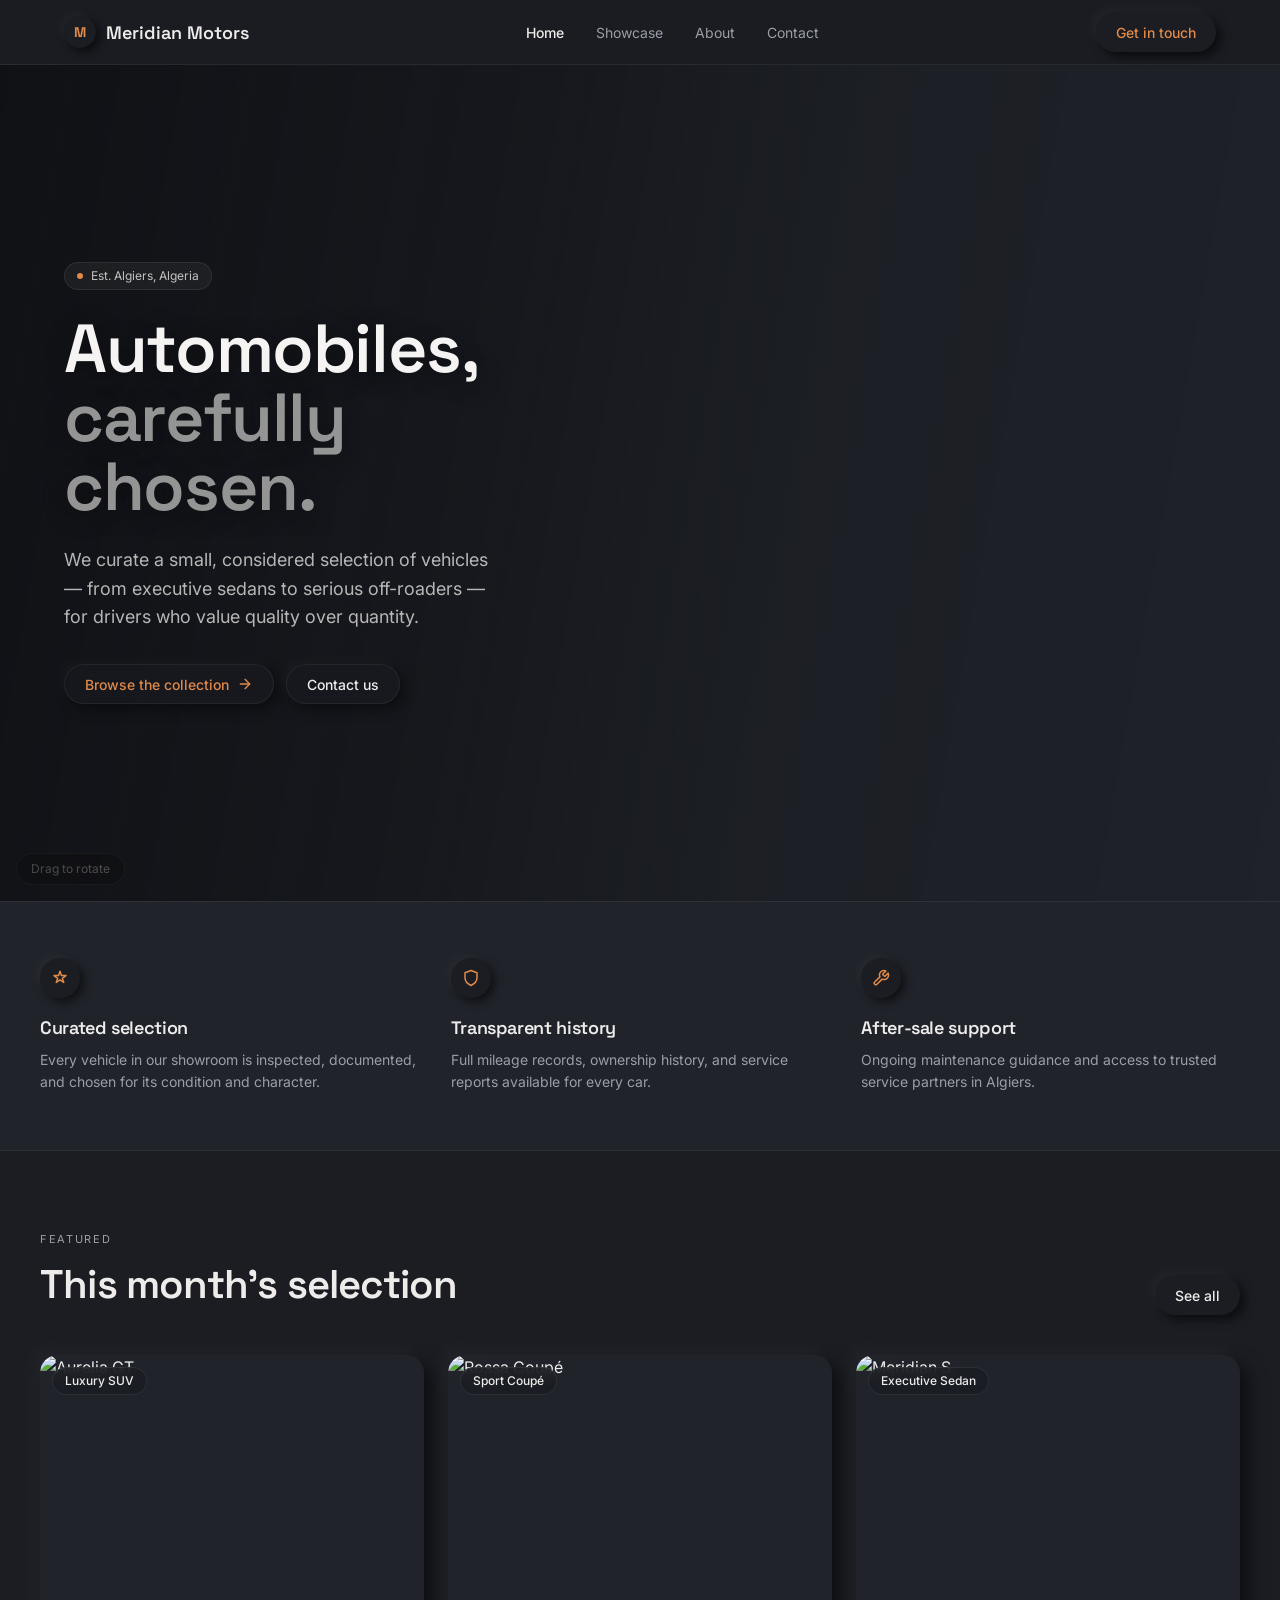
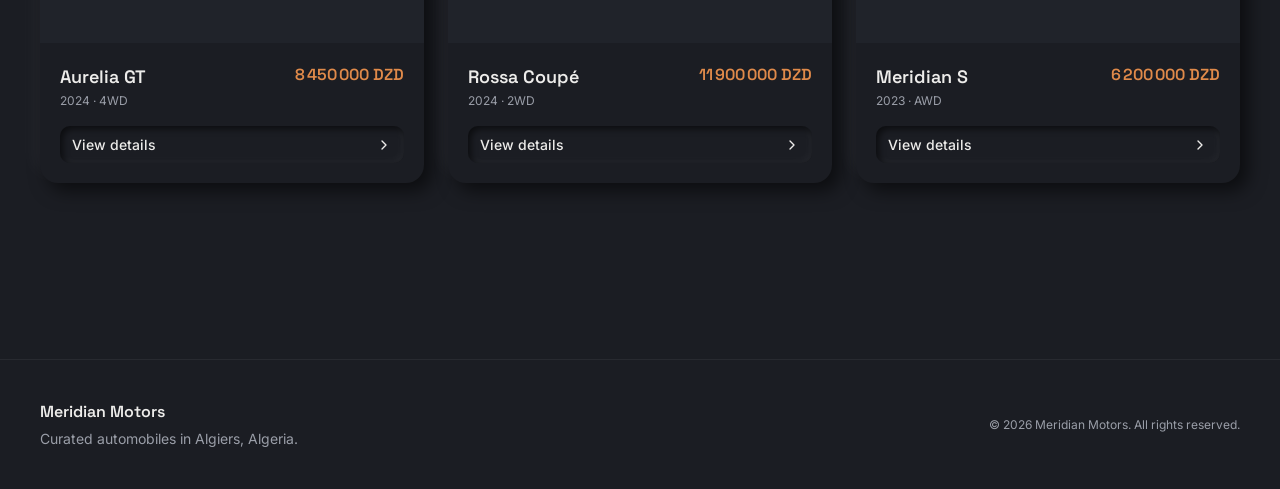
==== index.html @ 52f6f158 "Initial commit: dark neumorphic Meridian Motors site" ====
<!DOCTYPE html>
<html lang="en">
<head>
  <meta charset="UTF-8" />
  <meta name="viewport" content="width=device-width, initial-scale=1" />
  <title>Meridian Motors — Curated automobiles in Algeria</title>
  <meta name="description" content="Meridian Motors offers a hand-picked selection of luxury, sport, and utility vehicles across Algeria." />
  <link rel="preconnect" href="https://fonts.googleapis.com" />
  <link rel="preconnect" href="https://fonts.gstatic.com" crossorigin />
  <link rel="stylesheet" href="https://fonts.googleapis.com/css2?family=Inter:wght@400;500;600&family=Space+Grotesk:wght@500;600;700&display=swap" />
  <link rel="stylesheet" href="styles.css" />
</head>
<body>

  <!-- ============ Header ============ -->
  <header class="site-header">
    <div class="container header-inner">
      <a href="index.html" class="brand">
        <div class="brand-mark">M</div>
        <span class="brand-name">Meridian Motors</span>
      </a>
      <nav class="nav">
        <a href="index.html" class="active">Home</a>
        <a href="showcase.html">Showcase</a>
        <a href="about.html">About</a>
        <a href="contact.html">Contact</a>
      </nav>
      <a href="contact.html" class="btn btn-primary btn-cta">Get in touch</a>
      <button class="menu-toggle" aria-label="Toggle menu">
        <svg width="20" height="20" viewBox="0 0 24 24" fill="none" stroke="currentColor" stroke-width="2" stroke-linecap="round" stroke-linejoin="round"><line x1="3" y1="12" x2="21" y2="12"/><line x1="3" y1="6" x2="21" y2="6"/><line x1="3" y1="18" x2="21" y2="18"/></svg>
      </button>
    </div>
    <div class="mobile-nav">
      <nav>
        <a href="index.html" class="active">Home</a>
        <a href="showcase.html">Showcase</a>
        <a href="about.html">About</a>
        <a href="contact.html">Contact</a>
      </nav>
    </div>
  </header>

  <main>
    <!-- Hero -->
    <section class="hero">
      <div class="hero-visual">
        <div class="frame frame-3d" id="hero-3d">
          <canvas id="hero-3d-canvas"></canvas>
          <div class="hero-3d-hint">Drag to rotate</div>
        </div>
      </div>
      <div class="hero-overlay"></div>
      <div class="hero-grid">
        <div class="hero-copy">
          <span class="eyebrow"><span class="dot"></span>Est. Algiers, Algeria</span>
          <h1>Automobiles,<br><span class="muted">carefully chosen.</span></h1>
          <p>We curate a small, considered selection of vehicles — from executive sedans to serious off-roaders — for drivers who value quality over quantity.</p>
          <div class="hero-cta">
            <a href="showcase.html" class="btn btn-primary">Browse the collection
              <svg width="16" height="16" viewBox="0 0 24 24" fill="none" stroke="currentColor" stroke-width="2" stroke-linecap="round" stroke-linejoin="round"><line x1="5" y1="12" x2="19" y2="12"/><polyline points="12 5 19 12 12 19"/></svg>
            </a>
            <a href="contact.html" class="btn btn-outline">Contact us</a>
          </div>
        </div>
      </div>
    </section>

    <!-- Value props -->
    <section class="bar">
      <div class="container bar-grid">
        <div class="value">
          <div class="value-icon">
            <svg width="18" height="18" viewBox="0 0 24 24" fill="none" stroke="currentColor" stroke-width="2" stroke-linecap="round" stroke-linejoin="round"><path d="M12 3l1.9 5.8H20l-4.9 3.6L17 18l-5-3.6L7 18l1.9-5.6L4 8.8h6.1L12 3z"/></svg>
          </div>
          <h3>Curated selection</h3>
          <p>Every vehicle in our showroom is inspected, documented, and chosen for its condition and character.</p>
        </div>
        <div class="value">
          <div class="value-icon">
            <svg width="18" height="18" viewBox="0 0 24 24" fill="none" stroke="currentColor" stroke-width="2" stroke-linecap="round" stroke-linejoin="round"><path d="M12 22s8-4 8-10V5l-8-3-8 3v7c0 6 8 10 8 10z"/></svg>
          </div>
          <h3>Transparent history</h3>
          <p>Full mileage records, ownership history, and service reports available for every car.</p>
        </div>
        <div class="value">
          <div class="value-icon">
            <svg width="18" height="18" viewBox="0 0 24 24" fill="none" stroke="currentColor" stroke-width="2" stroke-linecap="round" stroke-linejoin="round"><path d="M14.7 6.3a1 1 0 0 0 0 1.4l1.6 1.6a1 1 0 0 0 1.4 0l3.77-3.77a6 6 0 0 1-7.94 7.94l-6.91 6.91a2.12 2.12 0 0 1-3-3l6.91-6.91a6 6 0 0 1 7.94-7.94l-3.76 3.76z"/></svg>
          </div>
          <h3>After-sale support</h3>
          <p>Ongoing maintenance guidance and access to trusted service partners in Algiers.</p>
        </div>
      </div>
    </section>

    <!-- Featured -->
    <section class="section container">
      <div class="section-head">
        <div>
          <div class="section-eyebrow">Featured</div>
          <h2 class="section-title">This month's selection</h2>
        </div>
        <a href="showcase.html" class="btn btn-outline">See all</a>
      </div>
      <div id="featured-cards" class="cards"></div>
    </section>
  </main>

  <!-- Footer -->
  <footer class="site-footer">
    <div class="container footer-inner">
      <div>
        <div class="footer-brand-name">Meridian Motors</div>
        <div class="footer-tag">Curated automobiles in Algiers, Algeria.</div>
      </div>
      <div class="footer-copy">© <span id="year"></span> Meridian Motors. All rights reserved.</div>
    </div>
  </footer>

  <!-- Modal -->
  <div class="modal-backdrop" id="modal-backdrop" role="dialog" aria-modal="true">
    <div class="modal">
      <button class="modal-close" data-close aria-label="Close">
        <svg width="20" height="20" viewBox="0 0 24 24" fill="none" stroke="currentColor" stroke-width="2" stroke-linecap="round" stroke-linejoin="round"><line x1="18" y1="6" x2="6" y2="18"/><line x1="6" y1="6" x2="18" y2="18"/></svg>
      </button>
      <div id="modal-content"></div>
    </div>
  </div>

  <script>document.getElementById("year").textContent = new Date().getFullYear();</script>
  <script src="script.js"></script>
  <script src="https://cdnjs.cloudflare.com/ajax/libs/three.js/r128/three.min.js"></script>
  <script src="https://cdn.jsdelivr.net/npm/three@0.128.0/examples/js/loaders/DRACOLoader.js"></script>
  <script src="https://cdn.jsdelivr.net/npm/three@0.128.0/examples/js/loaders/GLTFLoader.js"></script>
  <script src="hero-car-3d.js"></script>
  <script>
    if ("serviceWorker" in navigator) {
      window.addEventListener("load", () => {
        navigator.serviceWorker.register("sw.js").catch(() => {});
      });
    }
  </script>
</body>
</html>
---- styles.css ----
/* Meridian Motors — static site styles (dark neumorphic theme) */
:root {
  /* Core surface — neumorphism needs one base tone that highlights/shadows push against */
  --bg: #1b1d23;
  --bg-rgb: 27, 29, 35;
  --fg: #edecea;
  --muted-bg: #20232a;
  --muted-fg: #9a9ea8;
  --card: #1e2128;
  --border: rgba(255, 255, 255, 0.06);
  --primary: #edecea;
  --primary-fg: #16171b;
  --accent: #e08a4a;
  --accent-rgb: 224, 138, 74;
  --radius: 16px;

  /* Neumorphic light/dark shadow pair, cast on --bg */
  --ne-dark: rgba(0, 0, 0, 0.55);
  --ne-light: rgba(255, 255, 255, 0.035);

  --shadow: 0 24px 60px -20px rgba(0, 0, 0, 0.6);
  --font-display: "Space Grotesk", ui-sans-serif, system-ui, sans-serif;
  --font-sans: "Inter", ui-sans-serif, system-ui, sans-serif;
}

* { box-sizing: border-box; margin: 0; padding: 0; }
html { scroll-behavior: smooth; }
body {
  font-family: var(--font-sans);
  background: var(--bg);
  color: var(--fg);
  -webkit-font-smoothing: antialiased;
  line-height: 1.5;
}
h1, h2, h3, h4 {
  font-family: var(--font-display);
  letter-spacing: -0.02em;
  font-weight: 600;
}
a { color: inherit; text-decoration: none; }
img { max-width: 100%; display: block; }
button { font: inherit; cursor: pointer; border: none; background: none; color: inherit; }

.container { max-width: 1200px; margin: 0 auto; padding: 0 24px; }

/* ============ Header ============ */
.site-header {
  position: sticky; top: 0; z-index: 40;
  background: rgba(27, 29, 35, 0.85);
  backdrop-filter: blur(12px);
  border-bottom: 1px solid var(--border);
}
.header-inner {
  display: flex; align-items: center; justify-content: space-between;
  height: 64px;
}
.brand { display: flex; align-items: center; gap: 10px; }
.brand-mark {
  height: 32px; width: 32px; border-radius: 999px;
  background: var(--bg); color: var(--accent);
  display: grid; place-items: center;
  font-family: var(--font-display); font-weight: 700; font-size: 14px;
  box-shadow: 4px 4px 8px var(--ne-dark), -4px -4px 8px var(--ne-light);
}
.brand-name { font-family: var(--font-display); font-weight: 600; font-size: 18px; }

.nav { display: none; align-items: center; gap: 32px; }
.nav a { font-size: 14px; color: var(--muted-fg); transition: color .2s; }
.nav a:hover, .nav a.active { color: var(--fg); font-weight: 500; }

.btn {
  display: inline-flex; align-items: center; gap: 8px;
  height: 40px; padding: 0 20px;
  border-radius: 999px; font-size: 14px; font-weight: 500;
  background: var(--bg);
  box-shadow: 5px 5px 10px var(--ne-dark), -5px -5px 10px var(--ne-light);
  transition: box-shadow .2s, color .2s, transform .15s;
}
.btn:active { box-shadow: inset 4px 4px 8px var(--ne-dark), inset -4px -4px 8px var(--ne-light); transform: translateY(1px); }
.btn-primary { color: var(--accent); }
.btn-primary:hover { color: #f0a56f; }
.btn-outline { color: var(--fg); }
.btn-outline:hover { color: var(--accent); }
.btn-cta { display: none; }

.menu-toggle {
  padding: 8px; margin-right: -8px;
  display: grid; place-items: center;
  border-radius: 10px;
  transition: box-shadow .2s;
}
.menu-toggle:active { box-shadow: inset 3px 3px 6px var(--ne-dark), inset -3px -3px 6px var(--ne-light); }
.mobile-nav {
  display: none;
  border-top: 1px solid var(--border);
  background: var(--bg);
}
.mobile-nav.open { display: block; }
.mobile-nav nav {
  display: flex; flex-direction: column;
  padding: 12px 24px;
  max-width: 1200px; margin: 0 auto;
}
.mobile-nav a { padding: 10px 0; font-size: 14px; color: var(--muted-fg); }
.mobile-nav a.active { color: var(--fg); font-weight: 500; }

@media (min-width: 768px) {
  .nav { display: flex; }
  .btn-cta { display: inline-flex; }
  .menu-toggle { display: none; }
}

/* ============ Hero — full-bleed 3D background with copy overlaid ============ */
.hero {
  position: relative;
  min-height: calc(100vh - 64px);
  overflow: hidden;
  display: flex;
  align-items: center;
}

/* 3D scene fills the entire hero as a background layer */
.hero-visual {
  position: absolute;
  inset: 0;
  z-index: 0;
}
.hero-visual .frame {
  width: 100%; height: 100%;
  border-radius: 0; overflow: hidden;
  background: var(--muted-bg);
}

/* Low-opacity scrim between the 3D scene and the text, for legibility */
.hero-overlay {
  position: absolute;
  inset: 0;
  z-index: 1;
  background: linear-gradient(
    100deg,
    rgba(10, 11, 14, 0.72) 0%,
    rgba(10, 11, 14, 0.45) 38%,
    rgba(10, 11, 14, 0.15) 62%,
    rgba(10, 11, 14, 0.05) 100%
  );
  pointer-events: none;
}

.hero-grid {
  position: relative;
  z-index: 2;
  width: 100%;
}
.hero-copy {
  display: flex; flex-direction: column; justify-content: center;
  padding: 64px 24px;
}
@media (min-width: 900px) {
  .hero-copy { padding: 64px clamp(24px, calc((100vw - 1200px) / 2 + 24px), 96px); max-width: 640px; }
}
.eyebrow {
  display: inline-flex; align-items: center; gap: 8px;
  background: rgba(255, 255, 255, 0.05);
  border: 1px solid rgba(255, 255, 255, 0.08);
  backdrop-filter: blur(6px);
  border-radius: 999px; padding: 4px 12px;
  font-size: 12px; color: rgba(237, 236, 234, 0.8);
  width: fit-content;
}
.eyebrow .dot { height: 6px; width: 6px; border-radius: 999px; background: var(--accent); }

.hero h1 {
  margin-top: 24px;
  font-size: clamp(40px, 5.4vw, 68px);
  line-height: 1.02;
  color: #f5f4f2;
  text-shadow: 0 4px 24px rgba(0, 0, 0, 0.35);
}
.hero h1 .muted { color: rgba(237, 236, 234, 0.6); }
.hero p {
  margin-top: 24px; max-width: 440px;
  font-size: 18px; color: rgba(237, 236, 234, 0.75); line-height: 1.6;
}
.hero-cta { margin-top: 32px; display: flex; flex-wrap: wrap; gap: 12px; }
.hero .btn {
  background: rgba(27, 29, 35, 0.55);
  backdrop-filter: blur(10px);
  box-shadow: 5px 5px 14px rgba(0, 0, 0, 0.45), -5px -5px 14px rgba(255, 255, 255, 0.03);
  border: 1px solid rgba(255, 255, 255, 0.06);
}

.frame-3d {
  position: relative;
  background: radial-gradient(ellipse at 50% 30%, #14161a 0%, #08090b 75%);
  cursor: grab;
}
.frame-3d:active { cursor: grabbing; }
.frame-3d canvas { width: 100%; height: 100%; display: block; touch-action: none; }
.hero-3d-hint {
  position: absolute; left: 16px; bottom: 16px;
  z-index: 2;
  background: rgba(20, 19, 17, 0.55); backdrop-filter: blur(6px);
  border: 1px solid rgba(255, 255, 255, 0.12); border-radius: 999px;
  padding: 6px 14px; font-size: 12px; color: rgba(250, 248, 243, 0.75);
  pointer-events: none; opacity: 0.9;
  transition: opacity .3s;
}
.frame-3d canvas { opacity: 0; transition: opacity .5s ease; }
.frame-3d.is-ready canvas { opacity: 1; }
.frame-3d.is-loading .hero-3d-hint,
.frame-3d.is-error .hero-3d-hint { opacity: 0; }

.frame-3d::before {
  content: "Loading 3D model… " attr(data-pct);
  position: absolute; inset: 0; z-index: 2;
  display: none; align-items: center; justify-content: center;
  font-size: 13px; color: rgba(250, 248, 243, 0.6);
}
.frame-3d.is-loading::before { display: flex; }
.frame-3d.is-error::before {
  content: "Couldn't load the 3D view.";
  display: flex;
}
.hero-card {
  position: absolute; left: -16px; bottom: -24px;
  background: var(--bg); border: none;
  border-radius: 16px; padding: 16px; width: 220px;
  box-shadow: 7px 7px 16px var(--ne-dark), -7px -7px 16px var(--ne-light);
}
.hero-card .label { font-size: 12px; color: var(--muted-fg); }
.hero-card .title { font-family: var(--font-display); font-weight: 600; margin-top: 4px; }
.hero-card .sub { font-size: 12px; color: var(--muted-fg); margin-top: 2px; }

/* ============ Sections ============ */
.section { padding: 80px 0; }
.section-head {
  display: flex; align-items: flex-end; justify-content: space-between;
  gap: 24px; margin-bottom: 40px; flex-wrap: wrap;
}
.section-eyebrow {
  font-size: 11px; text-transform: uppercase; letter-spacing: 0.15em;
  color: var(--muted-fg);
}
.section-title { font-size: clamp(28px, 4vw, 40px); margin-top: 8px; }

.bar {
  border-top: 1px solid var(--border); border-bottom: 1px solid var(--border);
  background: var(--muted-bg);
}
.bar-grid {
  display: grid; gap: 32px; padding: 56px 0;
}
@media (min-width: 768px) { .bar-grid { grid-template-columns: repeat(3, 1fr); } }
.value-icon {
  height: 40px; width: 40px; border-radius: 999px;
  background: var(--bg); border: none;
  box-shadow: 4px 4px 8px var(--ne-dark), -4px -4px 8px var(--ne-light);
  display: grid; place-items: center; color: var(--accent);
}
.value h3 { font-size: 18px; margin-top: 16px; }
.value p { margin-top: 8px; font-size: 14px; color: var(--muted-fg); line-height: 1.6; }

/* ============ Cards ============ */
.cards {
  display: grid; gap: 24px;
  grid-template-columns: 1fr;
}
@media (min-width: 640px) { .cards { grid-template-columns: repeat(2, 1fr); } }
@media (min-width: 1000px) { .cards { grid-template-columns: repeat(3, 1fr); } }

.card {
  background: var(--bg); border: none;
  border-radius: 18px; overflow: hidden;
  box-shadow: 8px 8px 18px var(--ne-dark), -8px -8px 18px var(--ne-light);
  transition: transform .3s, box-shadow .3s;
  cursor: pointer;
  display: flex; flex-direction: column;
}
.card:hover { transform: translateY(-3px); box-shadow: 10px 10px 24px var(--ne-dark), -10px -10px 24px var(--ne-light); }
.card-media {
  aspect-ratio: 4/3; overflow: hidden; background: var(--muted-bg);
  position: relative;
}
.card-media img {
  width: 100%; height: 100%; object-fit: cover;
  transition: transform .6s;
}
.card:hover .card-media img { transform: scale(1.05); }
.tag {
  position: absolute; top: 12px; left: 12px;
  background: rgba(27, 29, 35, 0.85); backdrop-filter: blur(6px);
  border: 1px solid rgba(255, 255, 255, 0.08);
  border-radius: 999px; padding: 4px 12px;
  font-size: 12px; font-weight: 500;
}
.card-body { padding: 20px; }
.card-row {
  display: flex; justify-content: space-between; align-items: flex-start; gap: 12px;
}
.card-name { font-family: var(--font-display); font-size: 18px; font-weight: 600; }
.card-sub { font-size: 12px; color: var(--muted-fg); margin-top: 2px; }
.card-price { font-family: var(--font-display); font-weight: 600; text-align: right; white-space: nowrap; color: var(--accent); }
.card-btn {
  margin-top: 16px; width: 100%;
  display: inline-flex; align-items: center; justify-content: space-between;
  border: none; border-radius: 10px;
  background: var(--bg);
  box-shadow: inset 3px 3px 6px var(--ne-dark), inset -3px -3px 6px var(--ne-light);
  padding: 8px 12px; font-size: 14px; font-weight: 500;
  transition: box-shadow .2s;
}
.card-btn:hover { box-shadow: inset 4px 4px 9px var(--ne-dark), inset -4px -4px 9px var(--ne-light); }

/* ============ Filters ============ */
.filters { display: flex; flex-wrap: wrap; gap: 8px; margin-top: 32px; }
.chip {
  border: none; background: var(--bg);
  box-shadow: 4px 4px 9px var(--ne-dark), -4px -4px 9px var(--ne-light);
  border-radius: 999px; padding: 6px 16px;
  font-size: 14px; transition: all .2s; color: var(--muted-fg);
}
.chip:hover { color: var(--fg); }
.chip.active {
  color: var(--accent);
  box-shadow: inset 3px 3px 7px var(--ne-dark), inset -3px -3px 7px var(--ne-light);
}

/* ============ Modal Overlay ============ */
.modal-backdrop {
  position: fixed; inset: 0; z-index: 100;
  background: rgba(8, 9, 11, 0.75);
  backdrop-filter: blur(4px);
  opacity: 0; pointer-events: none;
  transition: opacity .25s;
  display: grid; place-items: center;
  padding: 16px;
  overflow-y: auto;
}
.modal-backdrop.open { opacity: 1; pointer-events: auto; }
.modal {
  background: var(--bg); border-radius: 20px;
  max-width: 900px; width: 100%;
  max-height: 90vh; overflow-y: auto;
  transform: translateY(20px) scale(0.98);
  transition: transform .3s;
  position: relative;
  box-shadow: 0 30px 100px -20px rgba(0,0,0,0.7);
}
.modal-backdrop.open .modal { transform: translateY(0) scale(1); }
.modal-close {
  position: absolute; top: 16px; right: 16px; z-index: 2;
  height: 40px; width: 40px; border-radius: 999px;
  background: var(--bg);
  box-shadow: 4px 4px 10px var(--ne-dark), -4px -4px 10px var(--ne-light);
  display: grid; place-items: center;
  transition: box-shadow .2s;
}
.modal-close:active { box-shadow: inset 3px 3px 7px var(--ne-dark), inset -3px -3px 7px var(--ne-light); }
.modal-media { aspect-ratio: 16/10; overflow: hidden; background: var(--muted-bg); }
.modal-media img { width: 100%; height: 100%; object-fit: cover; }
.modal-body { padding: 28px; }
@media (min-width: 640px) { .modal-body { padding: 40px; } }
.modal-head {
  display: flex; justify-content: space-between; align-items: flex-start;
  gap: 16px; flex-wrap: wrap;
}
.modal-head h2 { font-size: clamp(24px, 4vw, 32px); }
.modal-head .sub { color: var(--muted-fg); font-size: 14px; margin-top: 4px; }
.modal-price {
  font-family: var(--font-display); font-size: 22px; font-weight: 600;
  text-align: right; color: var(--accent);
}
.modal-desc {
  margin-top: 20px; color: var(--muted-fg); line-height: 1.7; font-size: 15px;
}
.specs-grid {
  margin-top: 28px;
  display: grid; gap: 12px;
  grid-template-columns: repeat(2, 1fr);
}
@media (min-width: 640px) { .specs-grid { grid-template-columns: repeat(3, 1fr); } }
@media (min-width: 900px) { .specs-grid { grid-template-columns: repeat(4, 1fr); } }
.spec {
  display: flex; gap: 12px; align-items: flex-start;
  background: var(--bg); border-radius: 12px;
  box-shadow: inset 3px 3px 7px var(--ne-dark), inset -3px -3px 7px var(--ne-light);
  padding: 12px 14px;
}
.spec svg { color: var(--muted-fg); flex-shrink: 0; margin-top: 2px; }
.spec-label {
  font-size: 10px; text-transform: uppercase; letter-spacing: 0.1em;
  color: var(--muted-fg);
}
.spec-value { font-size: 14px; font-weight: 500; margin-top: 2px; }

body.modal-open { overflow: hidden; }

/* ============ Pages: About & Contact ============ */
.page-header { padding: 80px 0 40px; }
.page-header h1 { font-size: clamp(40px, 6vw, 72px); margin-top: 12px; line-height: 1.05; }
.prose { max-width: 720px; }
.prose p {
  margin-top: 24px; color: var(--muted-fg);
  font-size: 18px; line-height: 1.7;
}

.stats { display: grid; gap: 32px; padding: 64px 0; }
@media (min-width: 768px) { .stats { grid-template-columns: repeat(3, 1fr); } }
.stat-kpi { font-family: var(--font-display); font-weight: 600; font-size: clamp(48px, 6vw, 60px); color: var(--accent); }
.stat-label { color: var(--muted-fg); font-size: 14px; margin-top: 8px; }

.principles { display: grid; gap: 32px; margin-top: 40px; }
@media (min-width: 640px) { .principles { grid-template-columns: repeat(2, 1fr); } }
.principle { border-left: 2px solid var(--accent); padding-left: 20px; }
.principle h3 { font-size: 18px; }
.principle p { margin-top: 8px; font-size: 14px; color: var(--muted-fg); line-height: 1.6; }

.contact-grid {
  display: grid; gap: 64px; padding: 80px 0 64px;
}
@media (min-width: 900px) { .contact-grid { grid-template-columns: 1fr 1fr; } }

.info-list { margin-top: 40px; display: flex; flex-direction: column; gap: 20px; }
.info-item { display: flex; gap: 16px; align-items: flex-start; }
.info-icon {
  height: 36px; width: 36px; flex-shrink: 0;
  border-radius: 999px; background: var(--bg);
  box-shadow: 4px 4px 8px var(--ne-dark), -4px -4px 8px var(--ne-light);
  display: grid; place-items: center; color: var(--accent);
}
.info-label { font-size: 11px; text-transform: uppercase; letter-spacing: 0.1em; color: var(--muted-fg); }
.info-value { font-size: 14px; font-weight: 500; margin-top: 2px; }

.form-card {
  background: var(--bg); border: none;
  border-radius: 22px; padding: 32px;
  box-shadow: 10px 10px 22px var(--ne-dark), -10px -10px 22px var(--ne-light);
}
@media (min-width: 640px) { .form-card { padding: 40px; } }
.form-card h2 { font-size: 20px; margin-bottom: 8px; }
.field { display: block; margin-top: 16px; }
.field-label {
  font-size: 11px; text-transform: uppercase; letter-spacing: 0.1em;
  color: var(--muted-fg); font-weight: 500;
}
.field input, .field textarea {
  width: 100%; margin-top: 6px;
  border: none; background: var(--bg);
  box-shadow: inset 4px 4px 8px var(--ne-dark), inset -4px -4px 8px var(--ne-light);
  border-radius: 10px; padding: 10px 14px;
  font: inherit; font-size: 14px; color: var(--fg);
  outline: none; transition: box-shadow .15s;
}
.field textarea { resize: none; }
.field input:focus, .field textarea:focus {
  box-shadow: inset 4px 4px 8px var(--ne-dark), inset -4px -4px 8px var(--ne-light), 0 0 0 2px rgba(224, 138, 74, 0.35);
}
.field-row { display: grid; gap: 16px; margin-top: 16px; }
@media (min-width: 640px) { .field-row { grid-template-columns: 1fr 1fr; } .field-row .field { margin-top: 0; } }
.form-submit {
  margin-top: 20px; width: 100%; height: 44px;
  background: var(--bg); color: var(--accent);
  border-radius: 999px; font-weight: 500; font-size: 14px;
  box-shadow: 6px 6px 14px var(--ne-dark), -6px -6px 14px var(--ne-light);
  transition: box-shadow .2s, transform .15s;
}
.form-submit:active { box-shadow: inset 4px 4px 9px var(--ne-dark), inset -4px -4px 9px var(--ne-light); transform: translateY(1px); }
.form-success {
  min-height: 400px; display: grid; place-items: center; text-align: center;
}
.form-success .check {
  height: 48px; width: 48px; border-radius: 999px;
  background: var(--bg); color: var(--accent);
  box-shadow: 6px 6px 14px var(--ne-dark), -6px -6px 14px var(--ne-light);
  display: grid; place-items: center; margin: 0 auto;
}
.form-success h3 { font-size: 20px; margin-top: 20px; }
.form-success p { color: var(--muted-fg); font-size: 14px; margin-top: 8px; max-width: 260px; }

/* ============ Footer ============ */
.site-footer {
  border-top: 1px solid var(--border);
  margin-top: 96px;
}
.footer-inner {
  padding: 40px 0;
  display: flex; justify-content: space-between; gap: 24px;
  flex-wrap: wrap; align-items: center;
}
.footer-brand-name { font-family: var(--font-display); font-weight: 600; }
.footer-tag { color: var(--muted-fg); font-size: 14px; margin-top: 4px; }
.footer-copy { font-size: 12px; color: var(--muted-fg); }
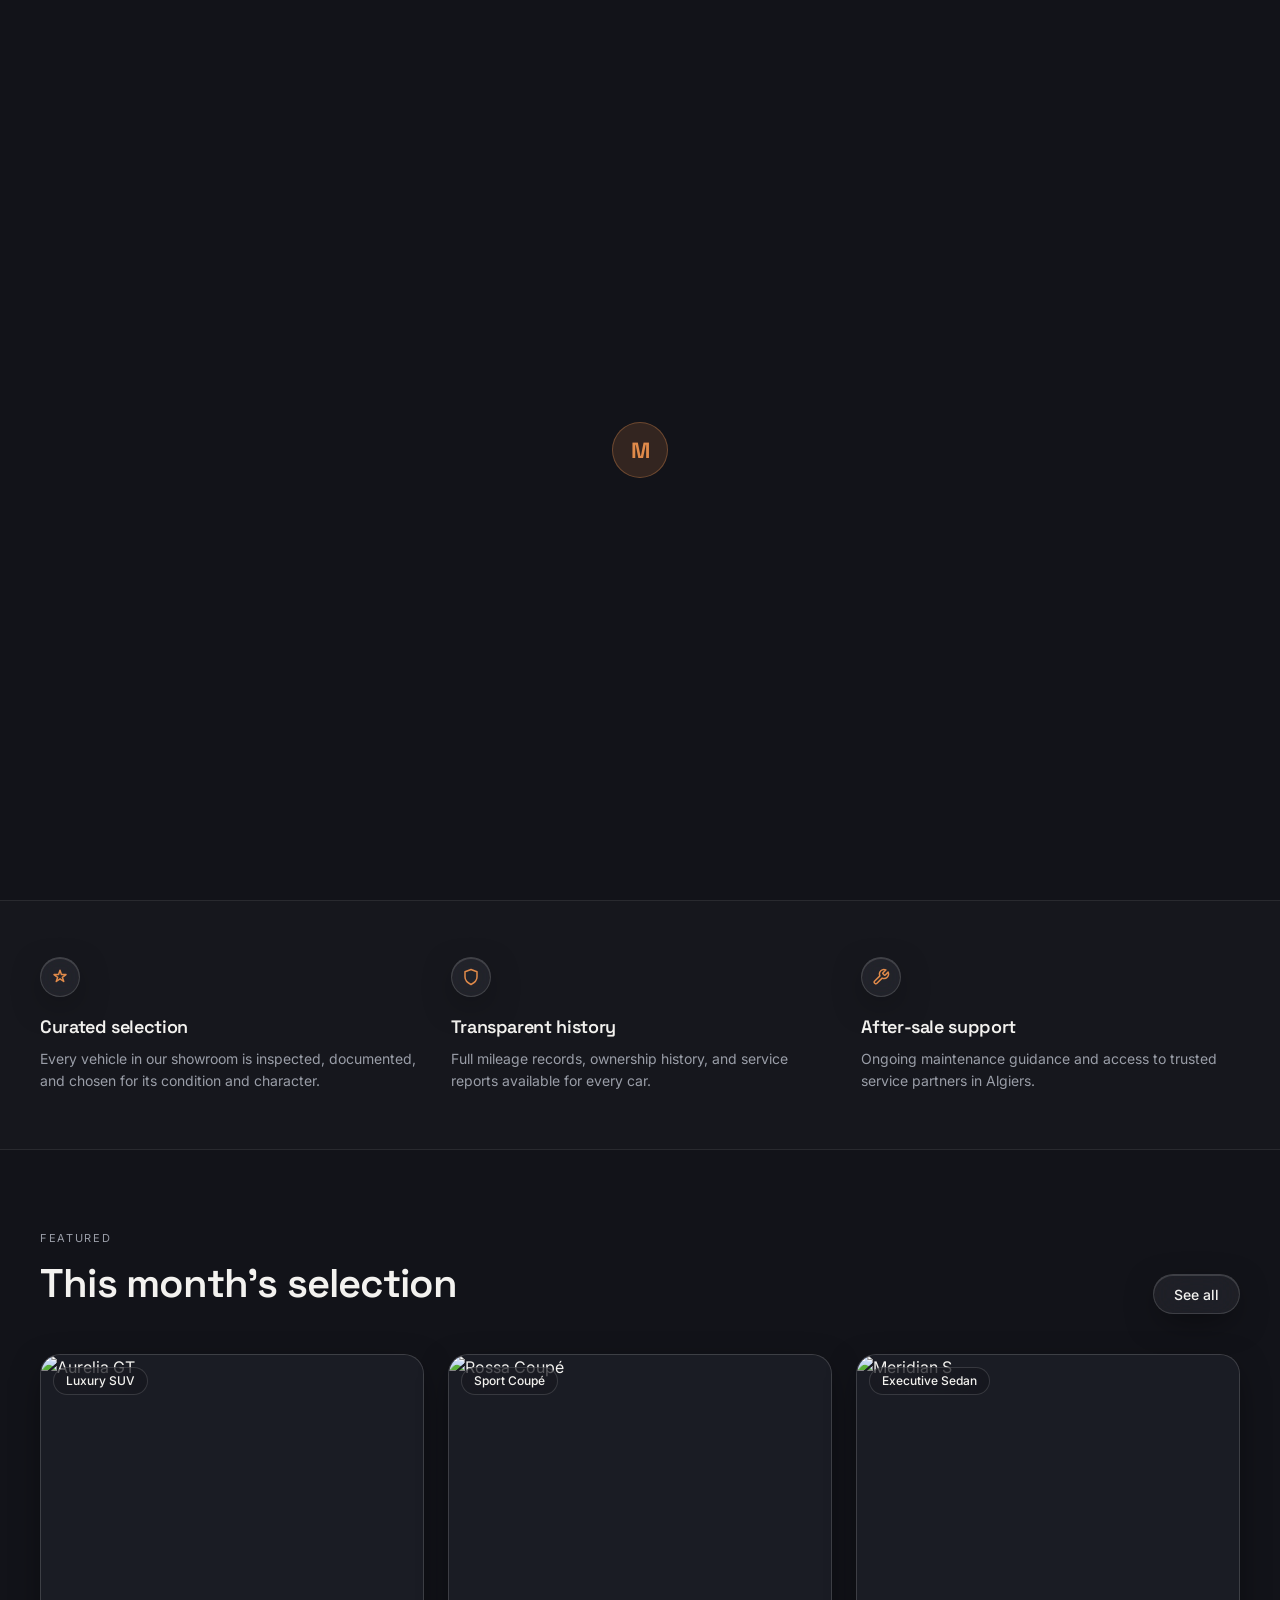
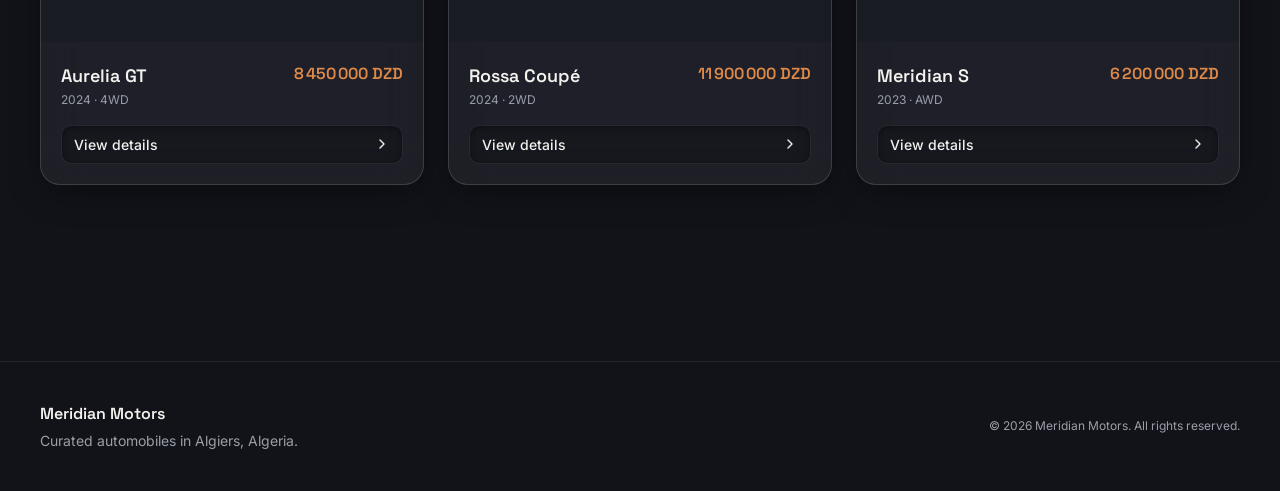
==== commit e00cfd9c: "Added enhancements in UI" ====
--- a/index.html
+++ b/index.html
@@ -12,6 +12,11 @@
 </head>
 <body>
 
+  <!-- Preloader -->
+  <div class="preloader" id="preloader">
+    <div class="preloader-mark">M</div>
+  </div>
+
   <!-- ============ Header ============ -->
   <header class="site-header">
     <div class="container header-inner">
@@ -20,23 +25,12 @@
         <span class="brand-name">Meridian Motors</span>
       </a>
       <nav class="nav">
-        <a href="index.html" class="active">Home</a>
-        <a href="showcase.html">Showcase</a>
-        <a href="about.html">About</a>
-        <a href="contact.html">Contact</a>
+        <a href="index.html" class="active"><svg width="16" height="16" viewBox="0 0 24 24" fill="none" stroke="currentColor" stroke-width="2" stroke-linecap="round" stroke-linejoin="round"><path d="M3 9l9-7 9 7v11a2 2 0 0 1-2 2H5a2 2 0 0 1-2-2z"/><polyline points="9 22 9 12 15 12 15 22"/></svg><span class="label">Home</span></a>
+        <a href="showcase.html"><svg width="16" height="16" viewBox="0 0 24 24" fill="none" stroke="currentColor" stroke-width="2" stroke-linecap="round" stroke-linejoin="round"><rect x="3" y="3" width="7" height="7"/><rect x="14" y="3" width="7" height="7"/><rect x="14" y="14" width="7" height="7"/><rect x="3" y="14" width="7" height="7"/></svg><span class="label">Showcase</span></a>
+        <a href="about.html"><svg width="16" height="16" viewBox="0 0 24 24" fill="none" stroke="currentColor" stroke-width="2" stroke-linecap="round" stroke-linejoin="round"><circle cx="12" cy="12" r="10"/><line x1="12" y1="16" x2="12" y2="12"/><line x1="12" y1="8" x2="12.01" y2="8"/></svg><span class="label">About</span></a>
+        <a href="contact.html"><svg width="16" height="16" viewBox="0 0 24 24" fill="none" stroke="currentColor" stroke-width="2" stroke-linecap="round" stroke-linejoin="round"><path d="M4 4h16c1.1 0 2 .9 2 2v12c0 1.1-.9 2-2 2H4c-1.1 0-2-.9-2-2V6c0-1.1.9-2 2-2z"/><polyline points="22,6 12,13 2,6"/></svg><span class="label">Contact</span></a>
       </nav>
       <a href="contact.html" class="btn btn-primary btn-cta">Get in touch</a>
-      <button class="menu-toggle" aria-label="Toggle menu">
-        <svg width="20" height="20" viewBox="0 0 24 24" fill="none" stroke="currentColor" stroke-width="2" stroke-linecap="round" stroke-linejoin="round"><line x1="3" y1="12" x2="21" y2="12"/><line x1="3" y1="6" x2="21" y2="6"/><line x1="3" y1="18" x2="21" y2="18"/></svg>
-      </button>
-    </div>
-    <div class="mobile-nav">
-      <nav>
-        <a href="index.html" class="active">Home</a>
-        <a href="showcase.html">Showcase</a>
-        <a href="about.html">About</a>
-        <a href="contact.html">Contact</a>
-      </nav>
     </div>
   </header>
 
@@ -46,20 +40,20 @@
       <div class="hero-visual">
         <div class="frame frame-3d" id="hero-3d">
           <canvas id="hero-3d-canvas"></canvas>
-          <div class="hero-3d-hint">Drag to rotate</div>
         </div>
       </div>
-      <div class="hero-overlay"></div>
       <div class="hero-grid">
         <div class="hero-copy">
-          <span class="eyebrow"><span class="dot"></span>Est. Algiers, Algeria</span>
-          <h1>Automobiles,<br><span class="muted">carefully chosen.</span></h1>
-          <p>We curate a small, considered selection of vehicles — from executive sedans to serious off-roaders — for drivers who value quality over quantity.</p>
-          <div class="hero-cta">
-            <a href="showcase.html" class="btn btn-primary">Browse the collection
-              <svg width="16" height="16" viewBox="0 0 24 24" fill="none" stroke="currentColor" stroke-width="2" stroke-linecap="round" stroke-linejoin="round"><line x1="5" y1="12" x2="19" y2="12"/><polyline points="12 5 19 12 12 19"/></svg>
-            </a>
-            <a href="contact.html" class="btn btn-outline">Contact us</a>
+          <div class="hero-glass">
+            <span class="eyebrow"><span class="dot"></span>Est. Algiers, Algeria</span>
+            <h1>Automobiles,<br><span class="muted">carefully chosen.</span></h1>
+            <p>We curate a small, considered selection of vehicles — from executive sedans to serious off-roaders — for drivers who value quality over quantity.</p>
+            <div class="hero-cta">
+              <a href="showcase.html" class="btn btn-primary">Browse the collection
+                <svg width="16" height="16" viewBox="0 0 24 24" fill="none" stroke="currentColor" stroke-width="2" stroke-linecap="round" stroke-linejoin="round"><line x1="5" y1="12" x2="19" y2="12"/><polyline points="12 5 19 12 12 19"/></svg>
+              </a>
+              <a href="contact.html" class="btn btn-outline">Contact us</a>
+            </div>
           </div>
         </div>
       </div>
@@ -140,4 +134,4 @@
     }
   </script>
 </body>
-</html>
+</html>
--- a/styles.css
+++ b/styles.css
@@ -1,22 +1,30 @@
-/* Meridian Motors — static site styles (dark neumorphic theme) */
+/* Meridian Motors — static site styles (dark glassmorphism theme) */
 :root {
-  /* Core surface — neumorphism needs one base tone that highlights/shadows push against */
-  --bg: #1b1d23;
-  --bg-rgb: 27, 29, 35;
-  --fg: #edecea;
-  --muted-bg: #20232a;
+  /* Core surface */
+  --bg: #121319;
+  --bg-rgb: 18, 19, 25;
+  --fg: #f3f2ef;
+  --muted-bg: #1a1c24;
   --muted-fg: #9a9ea8;
-  --card: #1e2128;
-  --border: rgba(255, 255, 255, 0.06);
-  --primary: #edecea;
-  --primary-fg: #16171b;
+  --card: #1c1e26;
+  --border: rgba(255, 255, 255, 0.08);
+  --primary: #f3f2ef;
+  --primary-fg: #14151a;
   --accent: #e08a4a;
   --accent-rgb: 224, 138, 74;
-  --radius: 16px;
-
-  /* Neumorphic light/dark shadow pair, cast on --bg */
-  --ne-dark: rgba(0, 0, 0, 0.55);
-  --ne-light: rgba(255, 255, 255, 0.035);
+  --radius: 20px;
+  --radius-sm: 14px;
+
+  /* Glass surface tokens */
+  --glass-bg: rgba(255, 255, 255, 0.055);
+  --glass-bg-strong: rgba(255, 255, 255, 0.11);
+  --glass-border: rgba(255, 255, 255, 0.14);
+  --glass-blur: 20px;
+  --glass-shadow: 0 10px 34px -8px rgba(0, 0, 0, 0.55);
+  --glass-inset: inset 0 1px 0 rgba(255, 255, 255, 0.14);
+  --glass-recess-bg: rgba(0, 0, 0, 0.22);
+  --glass-recess-border: rgba(255, 255, 255, 0.07);
+  --glass-recess-shadow: inset 0 2px 8px rgba(0, 0, 0, 0.4);
 
   --shadow: 0 24px 60px -20px rgba(0, 0, 0, 0.6);
   --font-display: "Space Grotesk", ui-sans-serif, system-ui, sans-serif;
@@ -31,6 +39,21 @@
   color: var(--fg);
   -webkit-font-smoothing: antialiased;
   line-height: 1.5;
+  position: relative;
+  min-height: 100vh;
+}
+/* Soft ambient color blobs behind the page so glass surfaces have something to refract */
+body::before {
+  content: "";
+  position: fixed;
+  inset: 0;
+  z-index: -1;
+  background:
+    radial-gradient(680px 480px at 12% -8%, rgba(var(--accent-rgb), 0.16), transparent 60%),
+    radial-gradient(620px 520px at 105% 18%, rgba(120, 150, 255, 0.10), transparent 55%),
+    radial-gradient(700px 600px at 50% 120%, rgba(120, 190, 255, 0.06), transparent 60%),
+    var(--bg);
+  pointer-events: none;
 }
 h1, h2, h3, h4 {
   font-family: var(--font-display);
@@ -41,79 +64,154 @@
 img { max-width: 100%; display: block; }
 button { font: inherit; cursor: pointer; border: none; background: none; color: inherit; }
 
-.container { max-width: 1200px; margin: 0 auto; padding: 0 24px; }
-
-/* ============ Header ============ */
+.container { max-width: 1200px; margin: 0 auto; padding: 0 clamp(16px, 5vw, 24px); }
+
+/* ============ Header — floating centered glass island ============ */
 .site-header {
-  position: sticky; top: 0; z-index: 40;
-  background: rgba(27, 29, 35, 0.85);
-  backdrop-filter: blur(12px);
-  border-bottom: 1px solid var(--border);
+  position: fixed;
+  top: 14px; left: 50%;
+  transform: translateX(-50%);
+  z-index: 50;
+  width: max-content;
+  max-width: calc(100vw - 32px);
 }
 .header-inner {
-  display: flex; align-items: center; justify-content: space-between;
-  height: 64px;
-}
-.brand { display: flex; align-items: center; gap: 10px; }
+  display: flex; align-items: center; gap: 2px;
+  height: 52px;
+  padding: 6px 6px 6px 6px;
+  background: var(--glass-bg);
+  backdrop-filter: blur(var(--glass-blur)) saturate(180%);
+  -webkit-backdrop-filter: blur(var(--glass-blur)) saturate(180%);
+  border: 1px solid var(--glass-border);
+  border-radius: 999px;
+  box-shadow: var(--glass-shadow), var(--glass-inset);
+}
+.brand { display: flex; align-items: center; gap: 8px; padding: 0 10px 0 6px; flex-shrink: 0; }
 .brand-mark {
-  height: 32px; width: 32px; border-radius: 999px;
-  background: var(--bg); color: var(--accent);
+  height: 30px; width: 30px; border-radius: 999px;
+  background: rgba(var(--accent-rgb), 0.16);
+  border: 1px solid rgba(var(--accent-rgb), 0.35);
+  color: var(--accent);
   display: grid; place-items: center;
-  font-family: var(--font-display); font-weight: 700; font-size: 14px;
-  box-shadow: 4px 4px 8px var(--ne-dark), -4px -4px 8px var(--ne-light);
-}
-.brand-name { font-family: var(--font-display); font-weight: 600; font-size: 18px; }
-
-.nav { display: none; align-items: center; gap: 32px; }
-.nav a { font-size: 14px; color: var(--muted-fg); transition: color .2s; }
-.nav a:hover, .nav a.active { color: var(--fg); font-weight: 500; }
+  font-family: var(--font-display); font-weight: 700; font-size: 13px;
+}
+.brand-name { font-family: var(--font-display); font-weight: 600; font-size: 14px; display: none; white-space: nowrap; }
+
+.nav { display: flex; align-items: center; gap: 2px; }
+.nav a {
+  display: flex; align-items: center; gap: 6px;
+  font-size: 13px; color: var(--muted-fg);
+  padding: 8px 10px;
+  border-radius: 999px;
+  transition: color .2s, background .2s;
+  white-space: nowrap;
+}
+.nav a svg { flex-shrink: 0; }
+.nav a .label { display: none; }
+.nav a:hover { color: var(--fg); background: var(--glass-bg-strong); }
+.nav a.active { color: var(--accent); background: rgba(var(--accent-rgb), 0.14); }
 
 .btn {
   display: inline-flex; align-items: center; gap: 8px;
   height: 40px; padding: 0 20px;
   border-radius: 999px; font-size: 14px; font-weight: 500;
-  background: var(--bg);
-  box-shadow: 5px 5px 10px var(--ne-dark), -5px -5px 10px var(--ne-light);
-  transition: box-shadow .2s, color .2s, transform .15s;
-}
-.btn:active { box-shadow: inset 4px 4px 8px var(--ne-dark), inset -4px -4px 8px var(--ne-light); transform: translateY(1px); }
-.btn-primary { color: var(--accent); }
+  background: var(--glass-bg);
+  backdrop-filter: blur(var(--glass-blur)) saturate(160%);
+  -webkit-backdrop-filter: blur(var(--glass-blur)) saturate(160%);
+  border: 1px solid var(--glass-border);
+  box-shadow: var(--glass-shadow), var(--glass-inset);
+  transition: box-shadow .2s, background .2s, color .2s, transform .15s;
+}
+.btn:hover { background: var(--glass-bg-strong); }
+.btn:active { box-shadow: var(--glass-recess-shadow); transform: translateY(1px); }
+.btn-primary { color: var(--accent); border-color: rgba(var(--accent-rgb), 0.35); }
 .btn-primary:hover { color: #f0a56f; }
 .btn-outline { color: var(--fg); }
 .btn-outline:hover { color: var(--accent); }
-.btn-cta { display: none; }
-
+
+.nav-cta {
+  display: grid; place-items: center; flex-shrink: 0;
+  height: 40px; width: 40px; margin-left: 4px;
+  border-radius: 999px;
+  background: rgba(var(--accent-rgb), 0.16);
+  border: 1px solid rgba(var(--accent-rgb), 0.35);
+  color: var(--accent);
+  transition: background .2s, color .2s;
+}
+.nav-cta:hover { background: rgba(var(--accent-rgb), 0.28); }
+
+@media (min-width: 640px) {
+  .nav a .label { display: inline; }
+}
+@media (min-width: 860px) {
+  .brand-name { display: inline; }
+}
+
+/* ============ Mobile nav toggle + dropdown ============
+   Hidden by default (desktop). Below 640px the primary nav + CTA collapse
+   into a single hamburger button that reveals a dropdown menu. */
 .menu-toggle {
-  padding: 8px; margin-right: -8px;
-  display: grid; place-items: center;
-  border-radius: 10px;
-  transition: box-shadow .2s;
-}
-.menu-toggle:active { box-shadow: inset 3px 3px 6px var(--ne-dark), inset -3px -3px 6px var(--ne-light); }
+  display: none;
+  flex-shrink: 0;
+  height: 40px; width: 40px;
+  margin-left: 4px;
+  align-items: center; justify-content: center;
+  border-radius: 999px;
+  background: var(--glass-bg);
+  border: 1px solid var(--glass-border);
+  transition: background .2s;
+}
+.menu-toggle:hover { background: var(--glass-bg-strong); }
+
 .mobile-nav {
   display: none;
-  border-top: 1px solid var(--border);
-  background: var(--bg);
-}
-.mobile-nav.open { display: block; }
-.mobile-nav nav {
-  display: flex; flex-direction: column;
-  padding: 12px 24px;
-  max-width: 1200px; margin: 0 auto;
-}
-.mobile-nav a { padding: 10px 0; font-size: 14px; color: var(--muted-fg); }
-.mobile-nav a.active { color: var(--fg); font-weight: 500; }
-
-@media (min-width: 768px) {
-  .nav { display: flex; }
-  .btn-cta { display: inline-flex; }
-  .menu-toggle { display: none; }
+}
+
+@media (max-width: 639px) {
+  .nav { display: none; }
+  .btn-cta { display: none; }
+  .menu-toggle { display: flex; }
+
+  .mobile-nav {
+    display: block;
+    position: fixed;
+    top: 76px; left: 50%;
+    transform: translateX(-50%) translateY(-8px);
+    z-index: 49;
+    width: calc(100vw - 32px);
+    max-width: 320px;
+    background: var(--glass-bg-strong);
+    backdrop-filter: blur(var(--glass-blur)) saturate(180%);
+    -webkit-backdrop-filter: blur(var(--glass-blur)) saturate(180%);
+    border: 1px solid var(--glass-border);
+    border-radius: var(--radius-sm);
+    box-shadow: var(--glass-shadow), var(--glass-inset);
+    padding: 8px;
+    opacity: 0;
+    pointer-events: none;
+    transition: opacity .2s ease, transform .2s ease;
+  }
+  .mobile-nav.open {
+    opacity: 1;
+    pointer-events: auto;
+    transform: translateX(-50%) translateY(0);
+  }
+  .mobile-nav nav { display: flex; flex-direction: column; gap: 2px; }
+  .mobile-nav nav a {
+    display: flex; align-items: center; gap: 10px;
+    padding: 12px 14px;
+    border-radius: 12px;
+    font-size: 14px; color: var(--muted-fg);
+    transition: color .2s, background .2s;
+  }
+  .mobile-nav nav a:hover { color: var(--fg); background: rgba(255, 255, 255, 0.06); }
+  .mobile-nav nav a.active { color: var(--accent); background: rgba(var(--accent-rgb), 0.14); }
 }
 
 /* ============ Hero — full-bleed 3D background with copy overlaid ============ */
 .hero {
   position: relative;
-  min-height: calc(100vh - 64px);
+  min-height: 100vh;
   overflow: hidden;
   display: flex;
   align-items: center;
@@ -138,10 +236,10 @@
   z-index: 1;
   background: linear-gradient(
     100deg,
-    rgba(10, 11, 14, 0.72) 0%,
-    rgba(10, 11, 14, 0.45) 38%,
-    rgba(10, 11, 14, 0.15) 62%,
-    rgba(10, 11, 14, 0.05) 100%
+    rgba(10, 11, 14, 0.68) 0%,
+    rgba(10, 11, 14, 0.4) 38%,
+    rgba(10, 11, 14, 0.12) 62%,
+    rgba(10, 11, 14, 0.04) 100%
   );
   pointer-events: none;
 }
@@ -153,40 +251,54 @@
 }
 .hero-copy {
   display: flex; flex-direction: column; justify-content: center;
-  padding: 64px 24px;
-}
+  padding: 140px 24px 64px;
+  cursor: grab;
+}
+.hero-copy:active { cursor: grabbing; }
 @media (min-width: 900px) {
-  .hero-copy { padding: 64px clamp(24px, calc((100vw - 1200px) / 2 + 24px), 96px); max-width: 640px; }
-}
+  .hero-copy { padding: 150px clamp(24px, calc((100vw - 1200px) / 2 + 24px), 96px) 96px; max-width: 760px; }
+}
+
+/* Glass panel wrapping the hero copy — also acts as an additional drag surface for the 3D turntable */
+.hero-glass {
+  background: var(--glass-bg);
+  backdrop-filter: blur(var(--glass-blur)) saturate(180%);
+  -webkit-backdrop-filter: blur(var(--glass-blur)) saturate(180%);
+  border: 1px solid var(--glass-border);
+  border-radius: var(--radius);
+  box-shadow: var(--glass-shadow), var(--glass-inset);
+  padding: 32px 28px;
+}
+@media (min-width: 640px) { .hero-glass { padding: 40px 36px; } }
+
 .eyebrow {
   display: inline-flex; align-items: center; gap: 8px;
-  background: rgba(255, 255, 255, 0.05);
-  border: 1px solid rgba(255, 255, 255, 0.08);
+  background: rgba(255, 255, 255, 0.06);
+  border: 1px solid rgba(255, 255, 255, 0.1);
   backdrop-filter: blur(6px);
   border-radius: 999px; padding: 4px 12px;
-  font-size: 12px; color: rgba(237, 236, 234, 0.8);
+  font-size: 12px; color: rgba(243, 242, 239, 0.8);
   width: fit-content;
 }
 .eyebrow .dot { height: 6px; width: 6px; border-radius: 999px; background: var(--accent); }
 
 .hero h1 {
-  margin-top: 24px;
-  font-size: clamp(40px, 5.4vw, 68px);
-  line-height: 1.02;
+  margin-top: 20px;
+  font-size: clamp(38px, 5.2vw, 64px);
+  line-height: 1.03;
   color: #f5f4f2;
   text-shadow: 0 4px 24px rgba(0, 0, 0, 0.35);
 }
-.hero h1 .muted { color: rgba(237, 236, 234, 0.6); }
+.hero h1 .muted { color: rgba(243, 242, 239, 0.6); }
 .hero p {
-  margin-top: 24px; max-width: 440px;
-  font-size: 18px; color: rgba(237, 236, 234, 0.75); line-height: 1.6;
-}
-.hero-cta { margin-top: 32px; display: flex; flex-wrap: wrap; gap: 12px; }
+  margin-top: 20px; max-width: 440px;
+  font-size: 17px; color: rgba(243, 242, 239, 0.75); line-height: 1.6;
+}
+.hero-cta { margin-top: 28px; display: flex; flex-wrap: wrap; gap: 12px; }
 .hero .btn {
-  background: rgba(27, 29, 35, 0.55);
-  backdrop-filter: blur(10px);
-  box-shadow: 5px 5px 14px rgba(0, 0, 0, 0.45), -5px -5px 14px rgba(255, 255, 255, 0.03);
-  border: 1px solid rgba(255, 255, 255, 0.06);
+  background: rgba(255, 255, 255, 0.08);
+  box-shadow: 0 6px 20px rgba(0, 0, 0, 0.4), var(--glass-inset);
+  border: 1px solid rgba(255, 255, 255, 0.14);
 }
 
 .frame-3d {
@@ -196,19 +308,8 @@
 }
 .frame-3d:active { cursor: grabbing; }
 .frame-3d canvas { width: 100%; height: 100%; display: block; touch-action: none; }
-.hero-3d-hint {
-  position: absolute; left: 16px; bottom: 16px;
-  z-index: 2;
-  background: rgba(20, 19, 17, 0.55); backdrop-filter: blur(6px);
-  border: 1px solid rgba(255, 255, 255, 0.12); border-radius: 999px;
-  padding: 6px 14px; font-size: 12px; color: rgba(250, 248, 243, 0.75);
-  pointer-events: none; opacity: 0.9;
-  transition: opacity .3s;
-}
 .frame-3d canvas { opacity: 0; transition: opacity .5s ease; }
 .frame-3d.is-ready canvas { opacity: 1; }
-.frame-3d.is-loading .hero-3d-hint,
-.frame-3d.is-error .hero-3d-hint { opacity: 0; }
 
 .frame-3d::before {
   content: "Loading 3D model… " attr(data-pct);
@@ -223,9 +324,12 @@
 }
 .hero-card {
   position: absolute; left: -16px; bottom: -24px;
-  background: var(--bg); border: none;
-  border-radius: 16px; padding: 16px; width: 220px;
-  box-shadow: 7px 7px 16px var(--ne-dark), -7px -7px 16px var(--ne-light);
+  background: var(--glass-bg-strong);
+  backdrop-filter: blur(var(--glass-blur)) saturate(180%);
+  -webkit-backdrop-filter: blur(var(--glass-blur)) saturate(180%);
+  border: 1px solid var(--glass-border);
+  border-radius: var(--radius-sm); padding: 16px; width: 220px;
+  box-shadow: var(--glass-shadow), var(--glass-inset);
 }
 .hero-card .label { font-size: 12px; color: var(--muted-fg); }
 .hero-card .title { font-family: var(--font-display); font-weight: 600; margin-top: 4px; }
@@ -245,7 +349,7 @@
 
 .bar {
   border-top: 1px solid var(--border); border-bottom: 1px solid var(--border);
-  background: var(--muted-bg);
+  background: rgba(255, 255, 255, 0.02);
 }
 .bar-grid {
   display: grid; gap: 32px; padding: 56px 0;
@@ -253,8 +357,11 @@
 @media (min-width: 768px) { .bar-grid { grid-template-columns: repeat(3, 1fr); } }
 .value-icon {
   height: 40px; width: 40px; border-radius: 999px;
-  background: var(--bg); border: none;
-  box-shadow: 4px 4px 8px var(--ne-dark), -4px -4px 8px var(--ne-light);
+  background: var(--glass-bg);
+  backdrop-filter: blur(var(--glass-blur)) saturate(160%);
+  -webkit-backdrop-filter: blur(var(--glass-blur)) saturate(160%);
+  border: 1px solid var(--glass-border);
+  box-shadow: var(--glass-shadow), var(--glass-inset);
   display: grid; place-items: center; color: var(--accent);
 }
 .value h3 { font-size: 18px; margin-top: 16px; }
@@ -269,14 +376,17 @@
 @media (min-width: 1000px) { .cards { grid-template-columns: repeat(3, 1fr); } }
 
 .card {
-  background: var(--bg); border: none;
-  border-radius: 18px; overflow: hidden;
-  box-shadow: 8px 8px 18px var(--ne-dark), -8px -8px 18px var(--ne-light);
-  transition: transform .3s, box-shadow .3s;
+  background: var(--glass-bg);
+  backdrop-filter: blur(var(--glass-blur)) saturate(160%);
+  -webkit-backdrop-filter: blur(var(--glass-blur)) saturate(160%);
+  border: 1px solid var(--glass-border);
+  border-radius: var(--radius); overflow: hidden;
+  box-shadow: var(--glass-shadow), var(--glass-inset);
+  transition: transform .3s, box-shadow .3s, background .3s;
   cursor: pointer;
   display: flex; flex-direction: column;
 }
-.card:hover { transform: translateY(-3px); box-shadow: 10px 10px 24px var(--ne-dark), -10px -10px 24px var(--ne-light); }
+.card:hover { transform: translateY(-3px); background: var(--glass-bg-strong); }
 .card-media {
   aspect-ratio: 4/3; overflow: hidden; background: var(--muted-bg);
   position: relative;
@@ -288,8 +398,10 @@
 .card:hover .card-media img { transform: scale(1.05); }
 .tag {
   position: absolute; top: 12px; left: 12px;
-  background: rgba(27, 29, 35, 0.85); backdrop-filter: blur(6px);
-  border: 1px solid rgba(255, 255, 255, 0.08);
+  background: rgba(20, 21, 26, 0.55);
+  backdrop-filter: blur(var(--glass-blur)) saturate(160%);
+  -webkit-backdrop-filter: blur(var(--glass-blur)) saturate(160%);
+  border: 1px solid var(--glass-border);
   border-radius: 999px; padding: 4px 12px;
   font-size: 12px; font-weight: 500;
 }
@@ -303,33 +415,36 @@
 .card-btn {
   margin-top: 16px; width: 100%;
   display: inline-flex; align-items: center; justify-content: space-between;
-  border: none; border-radius: 10px;
-  background: var(--bg);
-  box-shadow: inset 3px 3px 6px var(--ne-dark), inset -3px -3px 6px var(--ne-light);
+  border: 1px solid var(--glass-recess-border); border-radius: 10px;
+  background: var(--glass-recess-bg);
+  box-shadow: var(--glass-recess-shadow);
   padding: 8px 12px; font-size: 14px; font-weight: 500;
-  transition: box-shadow .2s;
-}
-.card-btn:hover { box-shadow: inset 4px 4px 9px var(--ne-dark), inset -4px -4px 9px var(--ne-light); }
+  transition: background .2s;
+}
+.card-btn:hover { background: rgba(0, 0, 0, 0.32); }
 
 /* ============ Filters ============ */
 .filters { display: flex; flex-wrap: wrap; gap: 8px; margin-top: 32px; }
 .chip {
-  border: none; background: var(--bg);
-  box-shadow: 4px 4px 9px var(--ne-dark), -4px -4px 9px var(--ne-light);
+  border: 1px solid var(--glass-border);
+  background: var(--glass-bg);
+  backdrop-filter: blur(var(--glass-blur)) saturate(160%);
+  -webkit-backdrop-filter: blur(var(--glass-blur)) saturate(160%);
   border-radius: 999px; padding: 6px 16px;
   font-size: 14px; transition: all .2s; color: var(--muted-fg);
 }
-.chip:hover { color: var(--fg); }
+.chip:hover { color: var(--fg); background: var(--glass-bg-strong); }
 .chip.active {
   color: var(--accent);
-  box-shadow: inset 3px 3px 7px var(--ne-dark), inset -3px -3px 7px var(--ne-light);
+  background: rgba(var(--accent-rgb), 0.16);
+  border-color: rgba(var(--accent-rgb), 0.35);
 }
 
 /* ============ Modal Overlay ============ */
 .modal-backdrop {
   position: fixed; inset: 0; z-index: 100;
-  background: rgba(8, 9, 11, 0.75);
-  backdrop-filter: blur(4px);
+  background: rgba(8, 9, 11, 0.6);
+  backdrop-filter: blur(8px);
   opacity: 0; pointer-events: none;
   transition: opacity .25s;
   display: grid; place-items: center;
@@ -338,24 +453,29 @@
 }
 .modal-backdrop.open { opacity: 1; pointer-events: auto; }
 .modal {
-  background: var(--bg); border-radius: 20px;
+  background: rgba(28, 30, 38, 0.75);
+  backdrop-filter: blur(var(--glass-blur)) saturate(180%);
+  -webkit-backdrop-filter: blur(var(--glass-blur)) saturate(180%);
+  border: 1px solid var(--glass-border);
+  border-radius: var(--radius);
   max-width: 900px; width: 100%;
   max-height: 90vh; overflow-y: auto;
   transform: translateY(20px) scale(0.98);
   transition: transform .3s;
   position: relative;
-  box-shadow: 0 30px 100px -20px rgba(0,0,0,0.7);
+  box-shadow: 0 30px 100px -20px rgba(0,0,0,0.7), var(--glass-inset);
 }
 .modal-backdrop.open .modal { transform: translateY(0) scale(1); }
 .modal-close {
   position: absolute; top: 16px; right: 16px; z-index: 2;
   height: 40px; width: 40px; border-radius: 999px;
-  background: var(--bg);
-  box-shadow: 4px 4px 10px var(--ne-dark), -4px -4px 10px var(--ne-light);
+  background: var(--glass-bg-strong);
+  border: 1px solid var(--glass-border);
+  box-shadow: var(--glass-shadow), var(--glass-inset);
   display: grid; place-items: center;
-  transition: box-shadow .2s;
-}
-.modal-close:active { box-shadow: inset 3px 3px 7px var(--ne-dark), inset -3px -3px 7px var(--ne-light); }
+  transition: background .2s;
+}
+.modal-close:hover { background: rgba(255, 255, 255, 0.18); }
 .modal-media { aspect-ratio: 16/10; overflow: hidden; background: var(--muted-bg); }
 .modal-media img { width: 100%; height: 100%; object-fit: cover; }
 .modal-body { padding: 28px; }
@@ -382,8 +502,9 @@
 @media (min-width: 900px) { .specs-grid { grid-template-columns: repeat(4, 1fr); } }
 .spec {
   display: flex; gap: 12px; align-items: flex-start;
-  background: var(--bg); border-radius: 12px;
-  box-shadow: inset 3px 3px 7px var(--ne-dark), inset -3px -3px 7px var(--ne-light);
+  background: var(--glass-recess-bg); border-radius: 12px;
+  border: 1px solid var(--glass-recess-border);
+  box-shadow: var(--glass-recess-shadow);
   padding: 12px 14px;
 }
 .spec svg { color: var(--muted-fg); flex-shrink: 0; margin-top: 2px; }
@@ -396,7 +517,7 @@
 body.modal-open { overflow: hidden; }
 
 /* ============ Pages: About & Contact ============ */
-.page-header { padding: 80px 0 40px; }
+.page-header { padding: 132px 0 40px; }
 .page-header h1 { font-size: clamp(40px, 6vw, 72px); margin-top: 12px; line-height: 1.05; }
 .prose { max-width: 720px; }
 .prose p {
@@ -416,7 +537,7 @@
 .principle p { margin-top: 8px; font-size: 14px; color: var(--muted-fg); line-height: 1.6; }
 
 .contact-grid {
-  display: grid; gap: 64px; padding: 80px 0 64px;
+  display: grid; gap: 64px; padding: 132px 0 64px;
 }
 @media (min-width: 900px) { .contact-grid { grid-template-columns: 1fr 1fr; } }
 
@@ -424,17 +545,21 @@
 .info-item { display: flex; gap: 16px; align-items: flex-start; }
 .info-icon {
   height: 36px; width: 36px; flex-shrink: 0;
-  border-radius: 999px; background: var(--bg);
-  box-shadow: 4px 4px 8px var(--ne-dark), -4px -4px 8px var(--ne-light);
+  border-radius: 999px; background: var(--glass-bg);
+  border: 1px solid var(--glass-border);
+  box-shadow: var(--glass-shadow), var(--glass-inset);
   display: grid; place-items: center; color: var(--accent);
 }
 .info-label { font-size: 11px; text-transform: uppercase; letter-spacing: 0.1em; color: var(--muted-fg); }
 .info-value { font-size: 14px; font-weight: 500; margin-top: 2px; }
 
 .form-card {
-  background: var(--bg); border: none;
-  border-radius: 22px; padding: 32px;
-  box-shadow: 10px 10px 22px var(--ne-dark), -10px -10px 22px var(--ne-light);
+  background: var(--glass-bg);
+  backdrop-filter: blur(var(--glass-blur)) saturate(180%);
+  -webkit-backdrop-filter: blur(var(--glass-blur)) saturate(180%);
+  border: 1px solid var(--glass-border);
+  border-radius: var(--radius); padding: 32px;
+  box-shadow: var(--glass-shadow), var(--glass-inset);
 }
 @media (min-width: 640px) { .form-card { padding: 40px; } }
 .form-card h2 { font-size: 20px; margin-bottom: 8px; }
@@ -445,37 +570,65 @@
 }
 .field input, .field textarea {
   width: 100%; margin-top: 6px;
-  border: none; background: var(--bg);
-  box-shadow: inset 4px 4px 8px var(--ne-dark), inset -4px -4px 8px var(--ne-light);
+  border: 1px solid var(--glass-recess-border);
+  background: var(--glass-recess-bg);
+  box-shadow: var(--glass-recess-shadow);
   border-radius: 10px; padding: 10px 14px;
   font: inherit; font-size: 14px; color: var(--fg);
-  outline: none; transition: box-shadow .15s;
+  outline: none; transition: box-shadow .15s, border-color .15s;
 }
 .field textarea { resize: none; }
 .field input:focus, .field textarea:focus {
-  box-shadow: inset 4px 4px 8px var(--ne-dark), inset -4px -4px 8px var(--ne-light), 0 0 0 2px rgba(224, 138, 74, 0.35);
+  border-color: rgba(var(--accent-rgb), 0.5);
+  box-shadow: var(--glass-recess-shadow), 0 0 0 2px rgba(var(--accent-rgb), 0.3);
 }
 .field-row { display: grid; gap: 16px; margin-top: 16px; }
 @media (min-width: 640px) { .field-row { grid-template-columns: 1fr 1fr; } .field-row .field { margin-top: 0; } }
 .form-submit {
   margin-top: 20px; width: 100%; height: 44px;
-  background: var(--bg); color: var(--accent);
+  background: rgba(var(--accent-rgb), 0.16); color: var(--accent);
+  border: 1px solid rgba(var(--accent-rgb), 0.35);
   border-radius: 999px; font-weight: 500; font-size: 14px;
-  box-shadow: 6px 6px 14px var(--ne-dark), -6px -6px 14px var(--ne-light);
-  transition: box-shadow .2s, transform .15s;
-}
-.form-submit:active { box-shadow: inset 4px 4px 9px var(--ne-dark), inset -4px -4px 9px var(--ne-light); transform: translateY(1px); }
+  box-shadow: var(--glass-shadow), var(--glass-inset);
+  transition: background .2s, transform .15s;
+}
+.form-submit:hover { background: rgba(var(--accent-rgb), 0.26); }
+.form-submit:active { transform: translateY(1px); }
 .form-success {
   min-height: 400px; display: grid; place-items: center; text-align: center;
 }
 .form-success .check {
   height: 48px; width: 48px; border-radius: 999px;
-  background: var(--bg); color: var(--accent);
-  box-shadow: 6px 6px 14px var(--ne-dark), -6px -6px 14px var(--ne-light);
+  background: rgba(var(--accent-rgb), 0.16); color: var(--accent);
+  border: 1px solid rgba(var(--accent-rgb), 0.35);
+  box-shadow: var(--glass-shadow), var(--glass-inset);
   display: grid; place-items: center; margin: 0 auto;
 }
 .form-success h3 { font-size: 20px; margin-top: 20px; }
 .form-success p { color: var(--muted-fg); font-size: 14px; margin-top: 8px; max-width: 260px; }
+
+/* ============ Preloader ============ */
+.preloader {
+  position: fixed; inset: 0; z-index: 999;
+  background: var(--bg);
+  display: grid; place-items: center;
+  transition: opacity .5s ease, visibility .5s ease;
+}
+.preloader-mark {
+  height: 56px; width: 56px; border-radius: 999px;
+  background: rgba(var(--accent-rgb), 0.16);
+  border: 1px solid rgba(var(--accent-rgb), 0.35);
+  color: var(--accent);
+  display: grid; place-items: center;
+  font-family: var(--font-display); font-weight: 700; font-size: 22px;
+  animation: preloader-pulse 1.1s ease-in-out infinite;
+}
+@keyframes preloader-pulse {
+  0%, 100% { transform: scale(1); box-shadow: 0 0 0 0 rgba(var(--accent-rgb), 0.35); }
+  50% { transform: scale(1.14); box-shadow: 0 0 0 14px rgba(var(--accent-rgb), 0); }
+}
+.preloader.loaded { opacity: 0; visibility: hidden; pointer-events: none; }
+body.preloading { overflow: hidden; }
 
 /* ============ Footer ============ */
 .site-footer {
@@ -489,4 +642,4 @@
 }
 .footer-brand-name { font-family: var(--font-display); font-weight: 600; }
 .footer-tag { color: var(--muted-fg); font-size: 14px; margin-top: 4px; }
-.footer-copy { font-size: 12px; color: var(--muted-fg); }
+.footer-copy { font-size: 12px; color: var(--muted-fg); }
